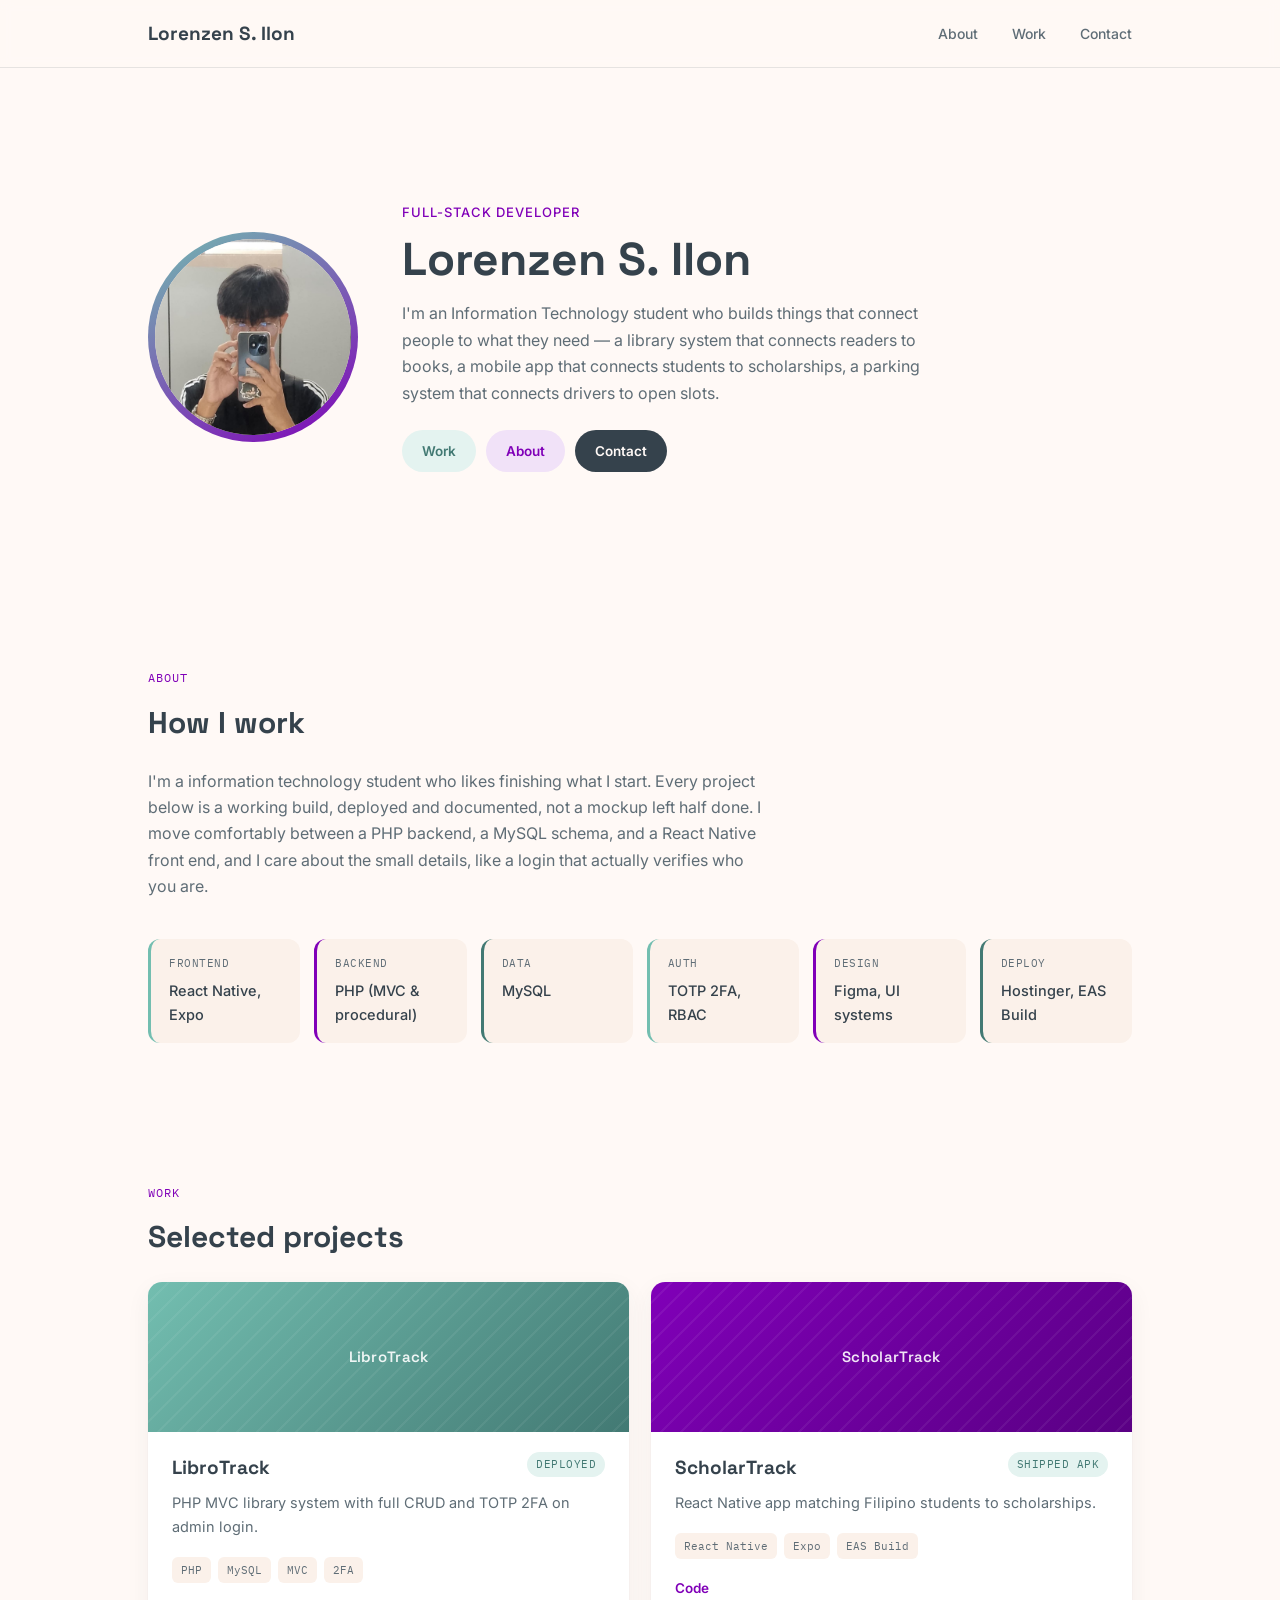
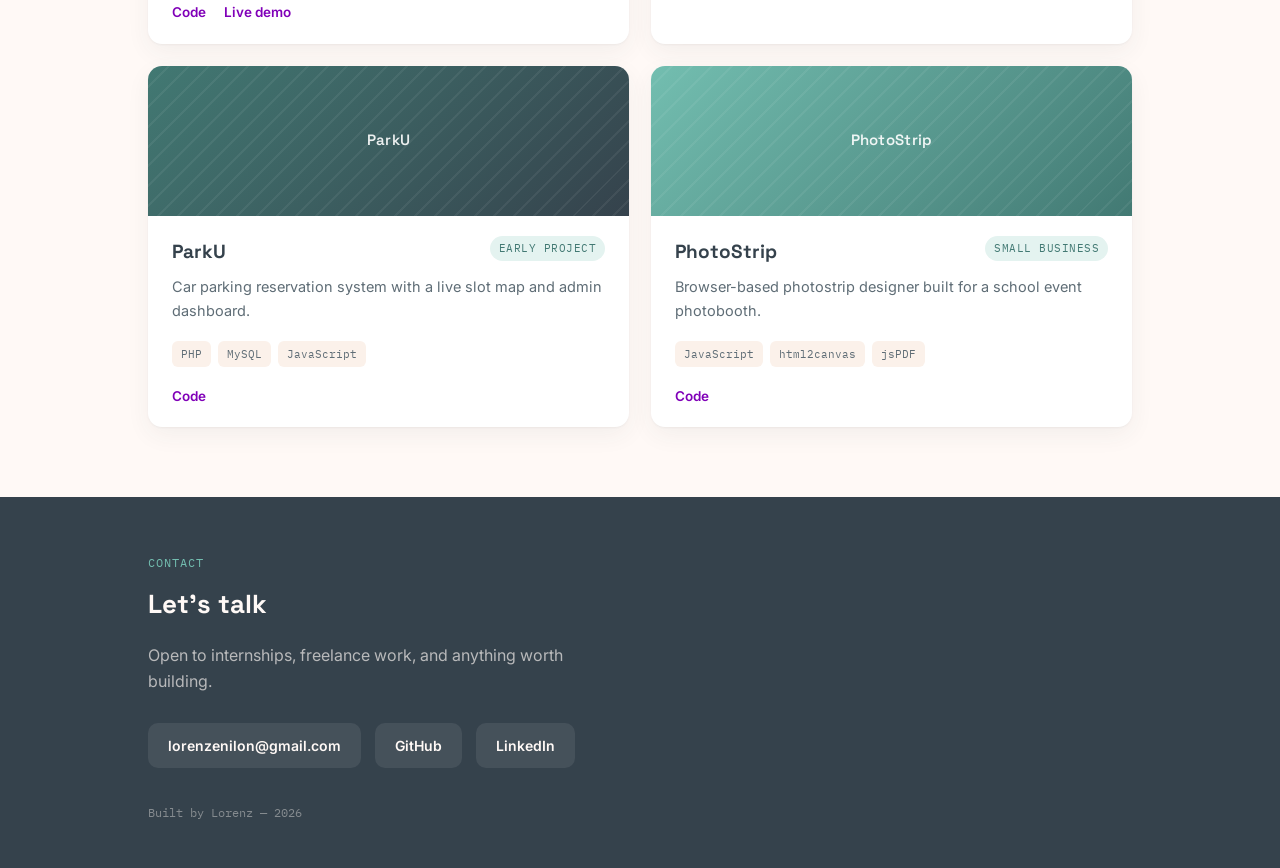
==== index.html @ 297f077d "added everything" ====
<!DOCTYPE html>
<html lang="en">
<head>
<meta charset="UTF-8">
<meta name="viewport" content="width=device-width, initial-scale=1.0">
<title>Lorenz — Full-Stack Developer</title>
<link rel="preconnect" href="https://fonts.googleapis.com">
<link rel="preconnect" href="https://fonts.gstatic.com" crossorigin>
<link href="https://fonts.googleapis.com/css2?family=Space+Grotesk:wght@500;600;700&family=Inter:wght@400;500;600&family=IBM+Plex+Mono:wght@500&display=swap" rel="stylesheet">
<link rel="stylesheet" href="css/styles.css">
</head>
<body>

<header>
  <div class="wrap">
    <div class="brand">Lorenzen S. Ilon</div>
    <nav>
      <a href="#about">About</a>
      <a href="#work">Work</a>
      <a href="#contact">Contact</a>
    </nav>
  </div>
</header>

<section class="intro">
  <div class="wrap">
    <!-- EDIT ME: swap this div for <img class="avatar-photo" src="your-photo.jpg" alt="Lorenz"> when you have a headshot -->
    <div class="avatar">
      <div class="avatar-inner">
        <img class="avatar-inner" src="img/profile.jpg" alt="Lorenz">
      </div>
    </div>

    <div>
      <div class="eyebrow">Full-stack developer</div>
      <h1>Lorenzen S. Ilon</h1>
      <p class="lede">
        I'm an Information Technology student who builds things that connect
        people to what they need — a library system that connects readers
        to books, a mobile app that connects students to scholarships, a
        parking system that connects drivers to open slots.
      </p>
      <div class="nav-pills">
        <a href="#work" class="nav-pill">Work</a>
        <a href="#about" class="nav-pill alt">About</a>
        <a href="#contact" class="nav-pill dark">Contact</a>
      </div>
    </div>
  </div>
</section>

<section id="about">
  <div class="wrap">
    <div class="section-eyebrow">About</div>
    <h2>How I work</h2>
    <p class="about-copy">
      I'm a information technology student who likes finishing what I start.
      Every project below is a working build, deployed and documented,
      not a mockup left half done. I move comfortably between a PHP
      backend, a MySQL schema, and a React Native front end, and I care
      about the small details, like a login that actually verifies who
      you are.
    </p>
    <div class="skills">
      <div class="skill-card">
        <div class="sk-label">Frontend</div>
        <div class="sk-value">React Native, Expo</div>
      </div>
      <div class="skill-card">
        <div class="sk-label">Backend</div>
        <div class="sk-value">PHP (MVC &amp; procedural)</div>
      </div>
      <div class="skill-card">
        <div class="sk-label">Data</div>
        <div class="sk-value">MySQL</div>
      </div>
      <div class="skill-card">
        <div class="sk-label">Auth</div>
        <div class="sk-value">TOTP 2FA, RBAC</div>
      </div>
      <div class="skill-card">
        <div class="sk-label">Design</div>
        <div class="sk-value">Figma, UI systems</div>
      </div>
      <div class="skill-card">
        <div class="sk-label">Deploy</div>
        <div class="sk-value">Hostinger, EAS Build</div>
      </div>
    </div>
  </div>
</section>

<section id="work">
  <div class="wrap">
    <div class="section-eyebrow">Work</div>
    <h2>Selected projects</h2>

    <div class="projects-grid">

      <!-- EDIT ME: replace each .card-thumb div with <img class="card-thumb" src="your-screenshot.png" alt="..."> once you have real screenshots -->
      <div class="card">
        <div class="card-thumb thumb-mint"><span>LibroTrack</span></div>
        <div class="card-body">
          <div class="card-top">
            <h3>LibroTrack</h3>
            <span class="status">Deployed</span>
          </div>
          <p>PHP MVC library system with full CRUD and TOTP 2FA on admin login.</p>
          <div class="tags"><span>PHP</span><span>MySQL</span><span>MVC</span><span>2FA</span></div>
          <div class="card-links">
            <a href="https://github.com/lrnzn/LibroTrack" target="_blank" rel="noopener noreferrer">Code</a>
            <a href="http://librotrack.site.je/public/" target="_blank" rel="noopener noreferrer">Live demo</a>
          </div>
        </div>
      </div>

      <div class="card">
        <div class="card-thumb thumb-purple"><span>ScholarTrack</span></div>
        <div class="card-body">
          <div class="card-top">
            <h3>ScholarTrack</h3>
            <span class="status">Shipped APK</span>
          </div>
          <p>React Native app matching Filipino students to scholarships.</p>
          <div class="tags"><span>React Native</span><span>Expo</span><span>EAS Build</span></div>
          <div class="card-links">
            <a href="https://github.com/lrnzn/ScholarTrack" target="_blank" rel="noopener noreferrer">Code</a>
          </div>
        </div>
      </div>

      <div class="card">
        <div class="card-thumb thumb-teal"><span>ParkU</span></div>
        <div class="card-body">
          <div class="card-top">
            <h3>ParkU</h3>
            <span class="status">Early project</span>
          </div>
          <p>Car parking reservation system with a live slot map and admin dashboard.</p>
          <div class="tags"><span>PHP</span><span>MySQL</span><span>JavaScript</span></div>
          <div class="card-links">
            <!-- EDIT ME: point to the new standalone ParkU repo -->
            <a href="https://github.com/lrnzn/ParkU" target="_blank" rel="noopener noreferrer">Code</a>
          </div>
        </div>
      </div>

      <div class="card">
        <div class="card-thumb thumb-mint"><span>PhotoStrip</span></div>
        <div class="card-body">
          <div class="card-top">
            <h3>PhotoStrip</h3>
            <span class="status">Small business</span>
          </div>
          <p>Browser-based photostrip designer built for a school event photobooth.</p>
          <div class="tags"><span>JavaScript</span><span>html2canvas</span><span>jsPDF</span></div>
          <div class="card-links">
            <!-- EDIT ME: point to the new standalone PhotoStrip repo -->
            <a href="https://github.com/lrnzn/PhotoStrip" target="_blank" rel="noopener noreferrer">Code</a>
          </div>
        </div>
      </div>

    </div>
  </div>
</section>

<footer id="contact">
  <div class="wrap">
    <div class="section-eyebrow" style="color:var(--mint);">Contact</div>
    <h2>Let's talk</h2>
    <p class="lede">Open to internships, freelance work, and anything worth building.</p>
    <div class="contact-links">
      <!-- EDIT ME -->
      <a href="mailto:lorenzenilon@gmail.com">lorenzenilon@gmail.com</a>
      <a href="https://github.com/lrnzn" target="_blank" rel="noopener noreferrer">GitHub</a>
      <!-- EDIT ME -->
      <a href="https://www.linkedin.com/in/lorenzen-ilon-340a30269/" target="_blank" rel="noopener noreferrer">LinkedIn</a>
    </div>
    <p class="fine-print">Built by Lorenz — 2026</p>
  </div>
</footer>

<script src="js/script.js" defer></script>
</body>
</html>
---- css/styles.css ----
:root{
    --cream:#fff9f6;
    --cream-deep:#fbf1ea;
    --slate:#35424c;
    --slate-soft:#5f6d76;
    --mint:#73beb0;
    --mint-tint:#e4f3f0;
    --teal:#427973;
    --purple:#8000b8;
    --purple-tint:#f1e2f8;
    --line: rgba(53,66,76,0.12);
  }

  *{ box-sizing:border-box; }
  html{ scroll-behavior:smooth; }

  body{
    margin:0;
    background:var(--cream);
    color:var(--slate);
    font-family:'Inter', sans-serif;
    font-size:16px;
    line-height:1.65;
  }

  h1,h2,h3{
    font-family:'Space Grotesk', sans-serif;
    color:var(--slate);
    margin:0;
  }

  .mono{
    font-family:'IBM Plex Mono', monospace;
  }

  a{ color:inherit; }

  .wrap{
    max-width:1040px;
    margin:0 auto;
    padding:0 28px;
  }

  /* ---------- header ---------- */
  header{
    position:sticky;
    top:0;
    z-index:20;
    background:rgba(255,249,246,0.9);
    backdrop-filter:blur(6px);
    border-bottom:1px solid var(--line);
  }
  header .wrap{
    display:flex;
    align-items:center;
    justify-content:space-between;
    padding-top:18px;
    padding-bottom:18px;
  }
  .brand{
    font-family:'Space Grotesk', sans-serif;
    font-weight:700;
    font-size:19px;
    color:var(--slate);
  }
  .brand span{ color:var(--purple); }
  nav a{
    font-size:14px;
    font-weight:500;
    text-decoration:none;
    color:var(--slate-soft);
    margin-left:30px;
    transition:color .2s ease;
  }
  nav a:hover, nav a:focus-visible{ color:var(--purple); }

  /* ---------- intro ---------- */
  .intro .wrap{
    display:grid;
    grid-template-columns:auto 1fr;
    gap:44px;
    align-items:center;
    padding-top:64px;
    padding-bottom:56px;
  }
  .avatar{
    width:210px;
    height:210px;
    border-radius:50%;
    background:linear-gradient(150deg, var(--mint) 0%, var(--purple) 100%);
    display:flex;
    align-items:center;
    justify-content:center;
    flex-shrink:0;
  }
  .avatar-inner{
    width:196px;
    height:196px;
    border-radius:50%;
    background:var(--cream-deep);
    display:flex;
    align-items:center;
    justify-content:center;
    font-family:'Space Grotesk', sans-serif;
    font-weight:700;
    font-size:64px;
    color:var(--slate);
  }
  /* EDIT ME: replace .avatar with <img class="avatar-photo" src="your-photo.jpg"> to use a real photo */
  .eyebrow{
    font-size:13px;
    letter-spacing:1px;
    text-transform:uppercase;
    color:var(--purple);
    font-weight:500;
    margin-bottom:10px;
  }
  .intro h1{
    font-size:clamp(32px, 5vw, 46px);
    line-height:1.1;
    margin-bottom:14px;
  }
  .intro p.lede{
    color:var(--slate-soft);
    font-size:16px;
    max-width:520px;
    margin-bottom:24px;
  }

  .nav-pills{
    display:flex;
    flex-wrap:wrap;
    gap:10px;
  }
  .nav-pill{
    font-size:13.5px;
    font-weight:600;
    padding:10px 20px;
    border-radius:999px;
    text-decoration:none;
    background:var(--mint-tint);
    color:var(--teal);
    transition:transform .15s ease, opacity .15s ease;
  }
  .nav-pill.alt{ background:var(--purple-tint); color:var(--purple); }
  .nav-pill.dark{ background:var(--slate); color:var(--cream); }
  .nav-pill:hover{ transform:translateY(-2px); opacity:.9; }

  @media (max-width:600px){
    .intro .wrap{ grid-template-columns:1fr; text-align:center; padding-top:44px; }
    .avatar{ margin:0 auto; }
    .intro p.lede{ margin-left:auto; margin-right:auto; }
    .nav-pills{ justify-content:center; }
  }

  /* ---------- sections ---------- */
  section{ padding:70px 0; }
  .section-eyebrow{
    font-family:'IBM Plex Mono', monospace;
    font-size:12px;
    letter-spacing:1px;
    text-transform:uppercase;
    color:var(--purple);
    margin-bottom:10px;
  }
  section h2{
    font-size:30px;
    margin-bottom:20px;
  }

  #about p.about-copy{
    color:var(--slate-soft);
    max-width:620px;
    margin-bottom:40px;
  }

  .skills{
    display:grid;
    grid-template-columns:repeat(auto-fit, minmax(150px, 1fr));
    gap:14px;
  }
  .skill-card{
    background:var(--cream-deep);
    border-radius:12px;
    padding:16px 18px;
    border-left:3px solid var(--mint);
  }
  .skill-card:nth-child(2){ border-color:var(--purple); }
  .skill-card:nth-child(3){ border-color:var(--teal); }
  .skill-card:nth-child(4){ border-color:var(--mint); }
  .skill-card:nth-child(5){ border-color:var(--purple); }
  .skill-card:nth-child(6){ border-color:var(--teal); }
  .skill-card .sk-label{
    font-family:'IBM Plex Mono', monospace;
    font-size:10.5px;
    letter-spacing:0.5px;
    text-transform:uppercase;
    color:var(--slate-soft);
    margin-bottom:6px;
  }
  .skill-card .sk-value{ font-size:14.5px; font-weight:500; }

  /* ---------- projects ---------- */
  .projects-grid{
    display:grid;
    grid-template-columns:repeat(2, 1fr);
    gap:22px;
  }
  .card{
    background:#fff;
    border-radius:14px;
    box-shadow:0 1px 2px rgba(53,66,76,0.05), 0 8px 24px rgba(53,66,76,0.06);
    overflow:hidden;
    transition:transform .2s ease, box-shadow .2s ease;
  }
  .card:hover{
    transform:translateY(-4px);
    box-shadow:0 4px 10px rgba(53,66,76,0.08), 0 16px 32px rgba(53,66,76,0.09);
  }
  .card-bar{ display:none; }
  .card-thumb{
    height:150px;
    display:flex;
    align-items:center;
    justify-content:center;
    position:relative;
    overflow:hidden;
  }
  .card-thumb::after{
    content:"";
    position:absolute;
    inset:0;
    background-image:
      repeating-linear-gradient(135deg, rgba(255,255,255,0.06) 0 2px, transparent 2px 14px);
  }
  .card-thumb span{
    font-family:'Space Grotesk', sans-serif;
    font-weight:600;
    font-size:15px;
    color:rgba(255,255,255,0.9);
    letter-spacing:0.3px;
    z-index:1;
  }
  .thumb-mint{ background:linear-gradient(135deg, var(--mint) 0%, var(--teal) 100%); }
  .thumb-purple{ background:linear-gradient(135deg, var(--purple) 0%, #5a0084 100%); }
  .thumb-teal{ background:linear-gradient(135deg, var(--teal) 0%, var(--slate) 100%); }
  /* EDIT ME: replace .card-thumb divs with <img class="card-thumb" src="screenshot.png"> once you have real screenshots */
  .card-body{ padding:20px 24px 20px; }
  .card-top{
    display:flex;
    justify-content:space-between;
    align-items:flex-start;
    margin-bottom:8px;
  }
  .card h3{ font-size:19px; }
  .status{
    font-family:'IBM Plex Mono', monospace;
    font-size:10.5px;
    letter-spacing:0.5px;
    text-transform:uppercase;
    color:var(--teal);
    background:var(--mint-tint);
    padding:4px 9px;
    border-radius:999px;
    white-space:nowrap;
  }
  .card p{
    color:var(--slate-soft);
    font-size:14.5px;
    margin:0 0 18px 0;
  }
  .tags{ display:flex; flex-wrap:wrap; gap:7px; margin-bottom:18px; }
  .tags span{
    font-family:'IBM Plex Mono', monospace;
    font-size:11px;
    color:var(--slate-soft);
    background:var(--cream-deep);
    padding:4px 9px;
    border-radius:6px;
  }
  .card-links{ display:flex; gap:18px; }
  .card-links a{
    font-size:13.5px;
    font-weight:600;
    color:var(--purple);
    text-decoration:none;
  }
  .card-links a:hover{ text-decoration:underline; }

  @media (max-width: 760px){
    .hero .wrap{ grid-template-columns:1fr; padding-top:52px; }
    .diagram{ order:-1; max-width:280px; }
    .projects-grid{ grid-template-columns:1fr; }
    nav a{ margin-left:18px; }
  }

  /* ---------- footer ---------- */
  footer{
    background:var(--slate);
    color:var(--cream);
    padding:56px 0 34px;
  }
  footer h2{ color:var(--cream); font-size:26px; margin-bottom:8px; }
  footer p.lede{ color:rgba(255,249,246,0.65); margin-bottom:28px; max-width:460px; }
  .contact-links{
    display:flex;
    flex-wrap:wrap;
    gap:14px;
    margin-bottom:36px;
  }
  .contact-links a{
    display:inline-block;
    font-size:14px;
    font-weight:600;
    padding:11px 20px;
    border-radius:10px;
    background:rgba(255,249,246,0.08);
    text-decoration:none;
    color:var(--cream);
    transition:background .2s ease;
  }
  .contact-links a:hover{ background:var(--purple); }
  .fine-print{
    font-family:'IBM Plex Mono', monospace;
    font-size:11.5px;
    color:rgba(255,249,246,0.4);
  }

  :focus-visible{
    outline:2px solid var(--purple);
    outline-offset:3px;
  }

  @media (prefers-reduced-motion: reduce){
    html{ scroll-behavior:auto; }
    .card, .btn{ transition:none; }
  }
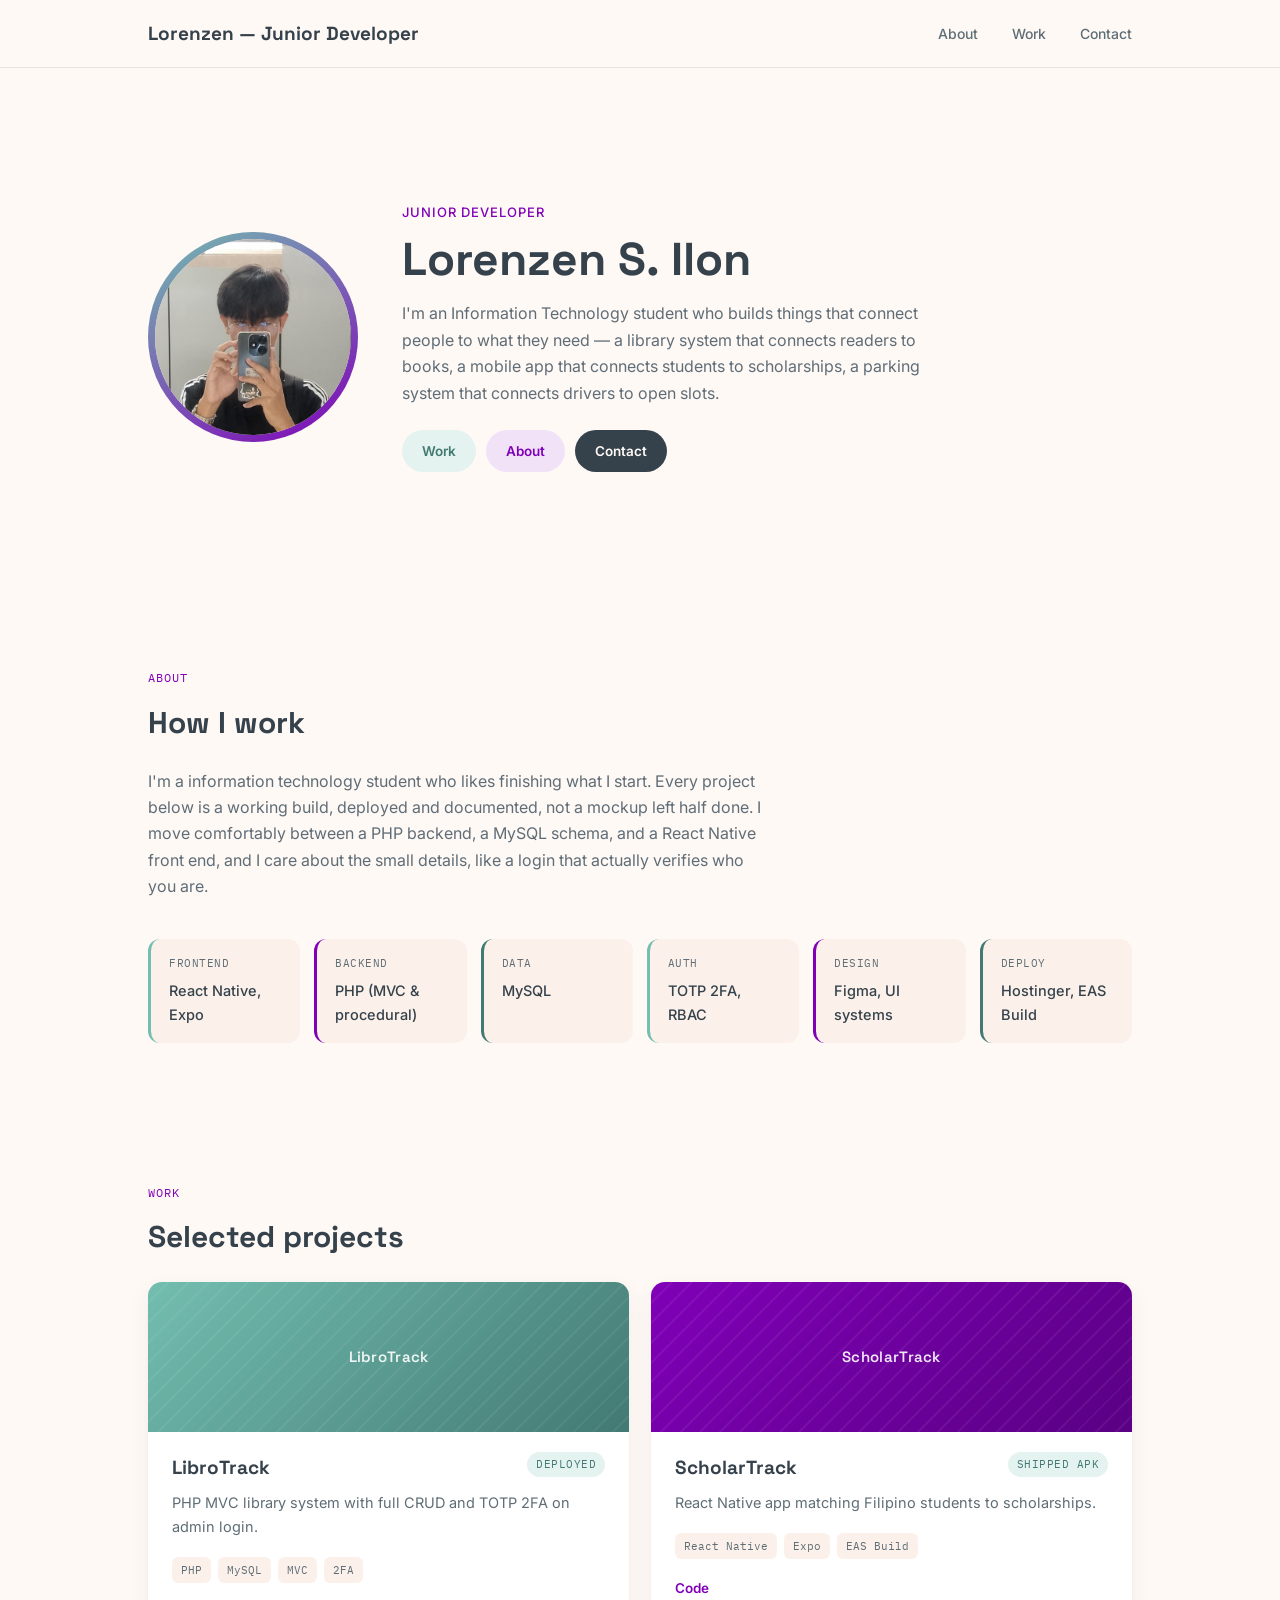
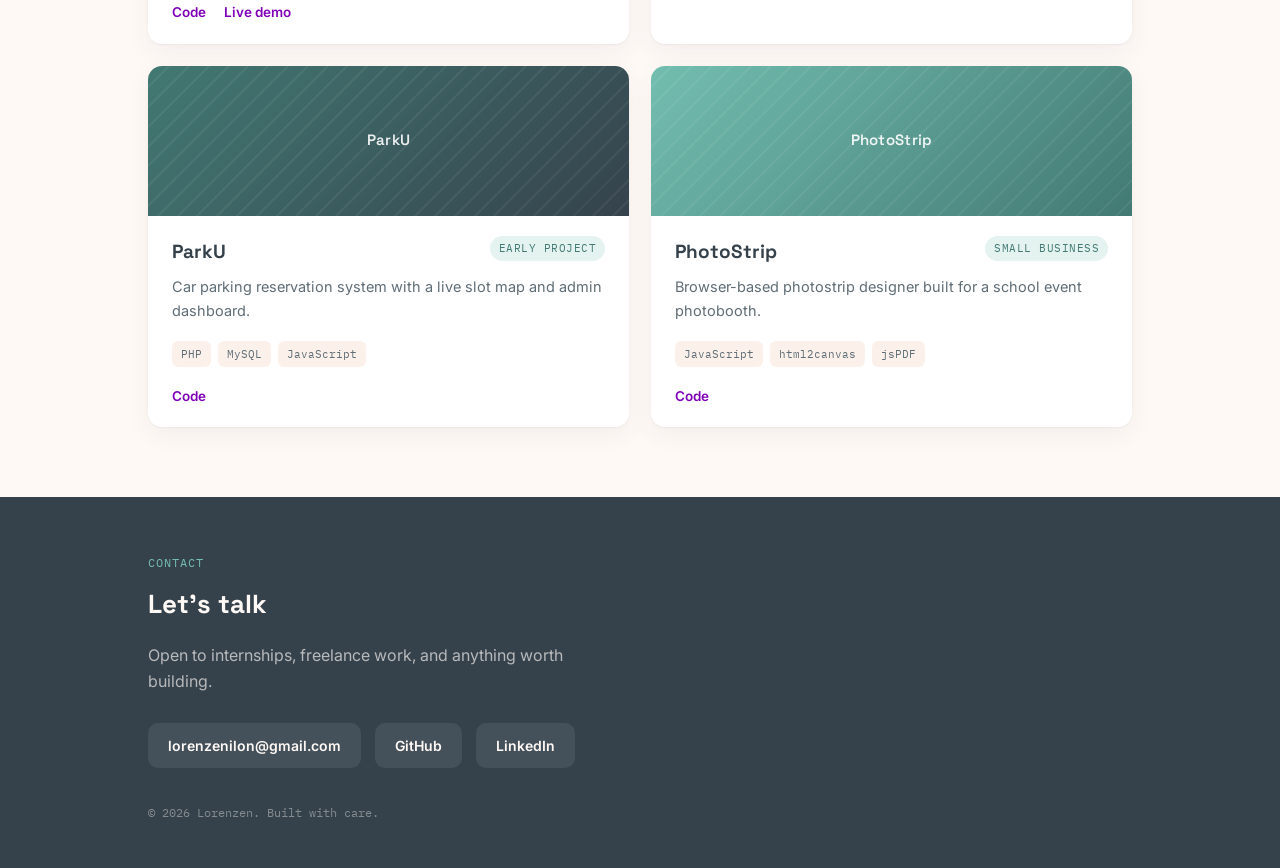
==== commit c53d2d58: "made some small changes" ====
--- a/index.html
+++ b/index.html
@@ -3,7 +3,7 @@
 <head>
 <meta charset="UTF-8">
 <meta name="viewport" content="width=device-width, initial-scale=1.0">
-<title>Lorenz — Full-Stack Developer</title>
+<title>Lorenzen</title>
 <link rel="preconnect" href="https://fonts.googleapis.com">
 <link rel="preconnect" href="https://fonts.gstatic.com" crossorigin>
 <link href="https://fonts.googleapis.com/css2?family=Space+Grotesk:wght@500;600;700&family=Inter:wght@400;500;600&family=IBM+Plex+Mono:wght@500&display=swap" rel="stylesheet">
@@ -13,7 +13,7 @@
 
 <header>
   <div class="wrap">
-    <div class="brand">Lorenzen S. Ilon</div>
+    <div class="brand">Lorenzen — Junior Developer</div>
     <nav>
       <a href="#about">About</a>
       <a href="#work">Work</a>
@@ -32,7 +32,7 @@
     </div>
 
     <div>
-      <div class="eyebrow">Full-stack developer</div>
+      <div class="eyebrow">Junior developer</div>
       <h1>Lorenzen S. Ilon</h1>
       <p class="lede">
         I'm an Information Technology student who builds things that connect
@@ -177,7 +177,7 @@
       <!-- EDIT ME -->
       <a href="https://www.linkedin.com/in/lorenzen-ilon-340a30269/" target="_blank" rel="noopener noreferrer">LinkedIn</a>
     </div>
-    <p class="fine-print">Built by Lorenz — 2026</p>
+    <p class="fine-print">&copy; 2026 Lorenzen. Built with care.</p>
   </div>
 </footer>
 
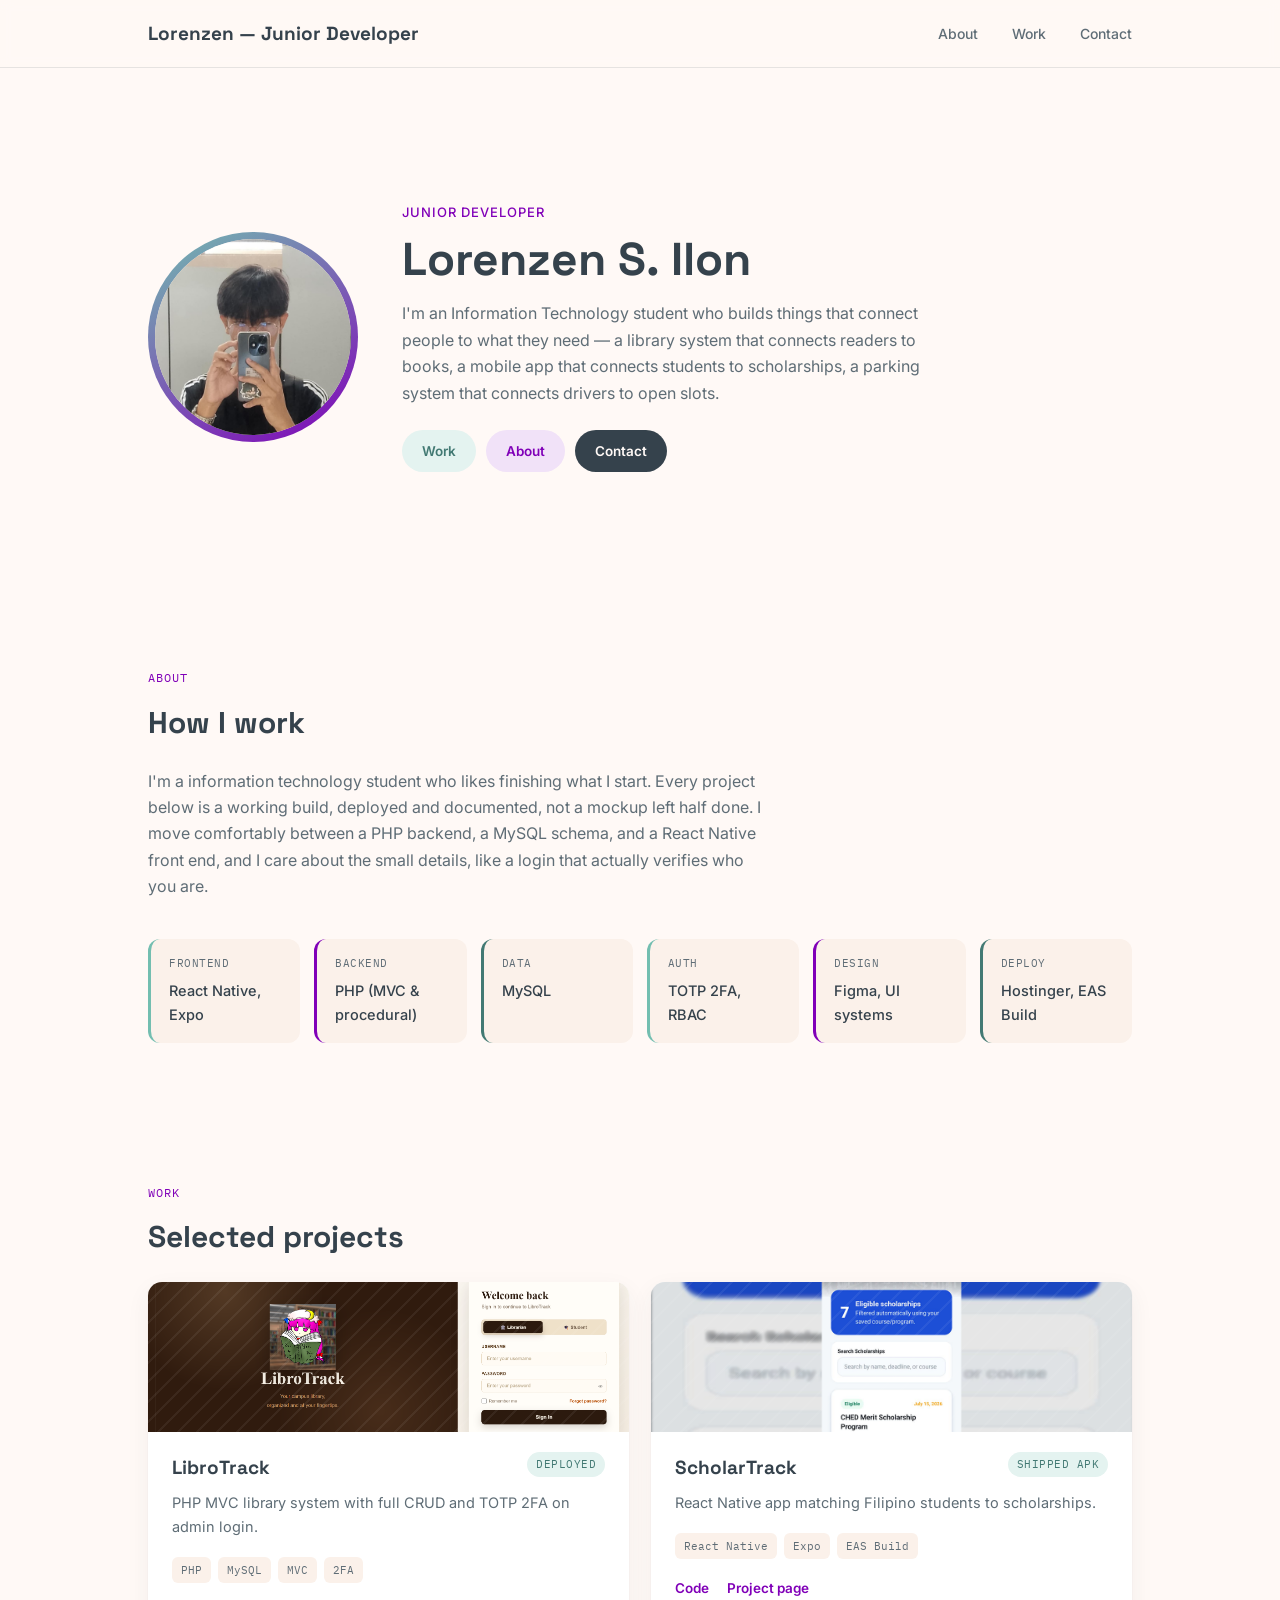
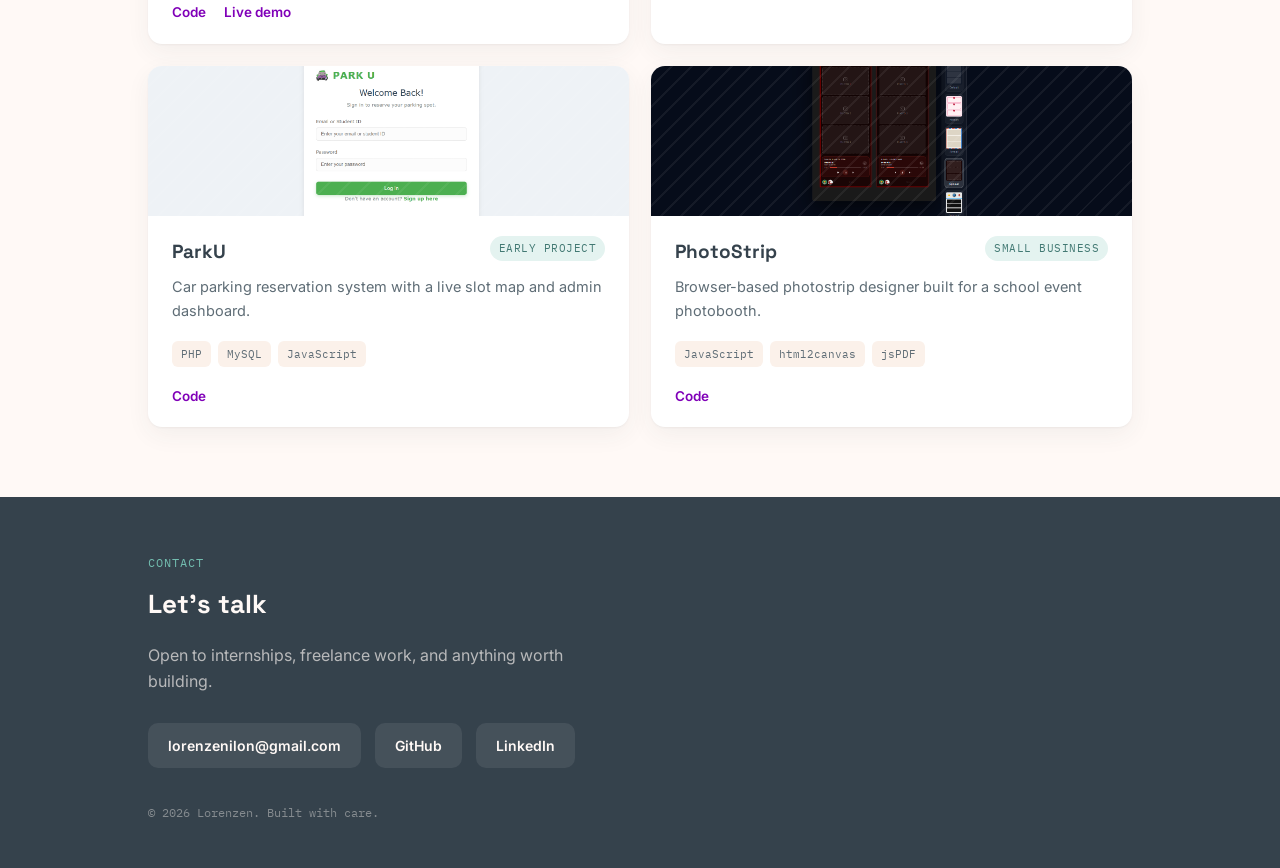
==== commit e5ecafef: "made small changes like pictures" ====
--- a/index.html
+++ b/index.html
@@ -1,13 +1,13 @@
 <!DOCTYPE html>
 <html lang="en">
 <head>
-<meta charset="UTF-8">
-<meta name="viewport" content="width=device-width, initial-scale=1.0">
-<title>Lorenzen</title>
-<link rel="preconnect" href="https://fonts.googleapis.com">
-<link rel="preconnect" href="https://fonts.gstatic.com" crossorigin>
-<link href="https://fonts.googleapis.com/css2?family=Space+Grotesk:wght@500;600;700&family=Inter:wght@400;500;600&family=IBM+Plex+Mono:wght@500&display=swap" rel="stylesheet">
-<link rel="stylesheet" href="css/styles.css">
+  <meta charset="UTF-8">
+  <meta name="viewport" content="width=device-width, initial-scale=1.0">
+  <title>Lorenzen</title>
+  <link rel="preconnect" href="https://fonts.googleapis.com">
+  <link rel="preconnect" href="https://fonts.gstatic.com" crossorigin>
+  <link href="https://fonts.googleapis.com/css2?family=Space+Grotesk:wght@500;600;700&family=Inter:wght@400;500;600&family=IBM+Plex+Mono:wght@500&display=swap" rel="stylesheet">
+  <link rel="stylesheet" href="css/styles.css">
 </head>
 <body>
 
@@ -24,7 +24,7 @@
 
 <section class="intro">
   <div class="wrap">
-    <!-- EDIT ME: swap this div for <img class="avatar-photo" src="your-photo.jpg" alt="Lorenz"> when you have a headshot -->
+   
     <div class="avatar">
       <div class="avatar-inner">
         <img class="avatar-inner" src="img/profile.jpg" alt="Lorenz">
@@ -97,9 +97,10 @@
 
     <div class="projects-grid">
 
-      <!-- EDIT ME: replace each .card-thumb div with <img class="card-thumb" src="your-screenshot.png" alt="..."> once you have real screenshots -->
       <div class="card">
-        <div class="card-thumb thumb-mint"><span>LibroTrack</span></div>
+        <div class="card-thumb">
+          <img class="card-thumb" src="img/librotrack.png">
+        </div>
         <div class="card-body">
           <div class="card-top">
             <h3>LibroTrack</h3>
@@ -109,13 +110,15 @@
           <div class="tags"><span>PHP</span><span>MySQL</span><span>MVC</span><span>2FA</span></div>
           <div class="card-links">
             <a href="https://github.com/lrnzn/LibroTrack" target="_blank" rel="noopener noreferrer">Code</a>
-            <a href="http://librotrack.site.je/public/" target="_blank" rel="noopener noreferrer">Live demo</a>
+            <a href="https://librotrack.site.je/public/index.php?controller=Auth&action=login" target="_blank" rel="noopener noreferrer">Live demo</a>
           </div>
         </div>
       </div>
 
       <div class="card">
-        <div class="card-thumb thumb-purple"><span>ScholarTrack</span></div>
+        <div class="card-thumb">
+          <img class="card-thumb" src="img/scholartrack.png">
+        </div>
         <div class="card-body">
           <div class="card-top">
             <h3>ScholarTrack</h3>
@@ -125,12 +128,15 @@
           <div class="tags"><span>React Native</span><span>Expo</span><span>EAS Build</span></div>
           <div class="card-links">
             <a href="https://github.com/lrnzn/ScholarTrack" target="_blank" rel="noopener noreferrer">Code</a>
+            <a href="https://lrnzn.github.io/ScholarTrack/" target="_blank" rel="noopener noreferrer">Project page</a>
           </div>
         </div>
       </div>
 
       <div class="card">
-        <div class="card-thumb thumb-teal"><span>ParkU</span></div>
+        <div class="card-thumb">
+          <img class="card-thumb" src="img/parku.png">
+        </div>
         <div class="card-body">
           <div class="card-top">
             <h3>ParkU</h3>
@@ -139,14 +145,15 @@
           <p>Car parking reservation system with a live slot map and admin dashboard.</p>
           <div class="tags"><span>PHP</span><span>MySQL</span><span>JavaScript</span></div>
           <div class="card-links">
-            <!-- EDIT ME: point to the new standalone ParkU repo -->
             <a href="https://github.com/lrnzn/ParkU" target="_blank" rel="noopener noreferrer">Code</a>
           </div>
         </div>
       </div>
 
       <div class="card">
-        <div class="card-thumb thumb-mint"><span>PhotoStrip</span></div>
+        <div class="card-thumb">
+          <img class="card-thumb" src="img/photostrip.png">
+        </div>
         <div class="card-body">
           <div class="card-top">
             <h3>PhotoStrip</h3>
@@ -155,7 +162,6 @@
           <p>Browser-based photostrip designer built for a school event photobooth.</p>
           <div class="tags"><span>JavaScript</span><span>html2canvas</span><span>jsPDF</span></div>
           <div class="card-links">
-            <!-- EDIT ME: point to the new standalone PhotoStrip repo -->
             <a href="https://github.com/lrnzn/PhotoStrip" target="_blank" rel="noopener noreferrer">Code</a>
           </div>
         </div>
@@ -171,16 +177,13 @@
     <h2>Let's talk</h2>
     <p class="lede">Open to internships, freelance work, and anything worth building.</p>
     <div class="contact-links">
-      <!-- EDIT ME -->
       <a href="mailto:lorenzenilon@gmail.com">lorenzenilon@gmail.com</a>
       <a href="https://github.com/lrnzn" target="_blank" rel="noopener noreferrer">GitHub</a>
-      <!-- EDIT ME -->
       <a href="https://www.linkedin.com/in/lorenzen-ilon-340a30269/" target="_blank" rel="noopener noreferrer">LinkedIn</a>
     </div>
     <p class="fine-print">&copy; 2026 Lorenzen. Built with care.</p>
   </div>
 </footer>
 
-<script src="js/script.js" defer></script>
 </body>
 </html>
--- a/css/styles.css
+++ b/css/styles.css
@@ -106,7 +106,7 @@
     font-size:64px;
     color:var(--slate);
   }
-  /* EDIT ME: replace .avatar with <img class="avatar-photo" src="your-photo.jpg"> to use a real photo */
+  
   .eyebrow{
     font-size:13px;
     letter-spacing:1px;
@@ -220,9 +220,10 @@
   .card-bar{ display:none; }
   .card-thumb{
     height:150px;
-    display:flex;
-    align-items:center;
-    justify-content:center;
+    width:100%;
+    display:block;
+    object-fit:cover;
+    object-position:center;
     position:relative;
     overflow:hidden;
   }
@@ -241,10 +242,7 @@
     letter-spacing:0.3px;
     z-index:1;
   }
-  .thumb-mint{ background:linear-gradient(135deg, var(--mint) 0%, var(--teal) 100%); }
-  .thumb-purple{ background:linear-gradient(135deg, var(--purple) 0%, #5a0084 100%); }
-  .thumb-teal{ background:linear-gradient(135deg, var(--teal) 0%, var(--slate) 100%); }
-  /* EDIT ME: replace .card-thumb divs with <img class="card-thumb" src="screenshot.png"> once you have real screenshots */
+
   .card-body{ padding:20px 24px 20px; }
   .card-top{
     display:flex;
@@ -334,4 +332,4 @@
   @media (prefers-reduced-motion: reduce){
     html{ scroll-behavior:auto; }
     .card, .btn{ transition:none; }
-  }
+  }
